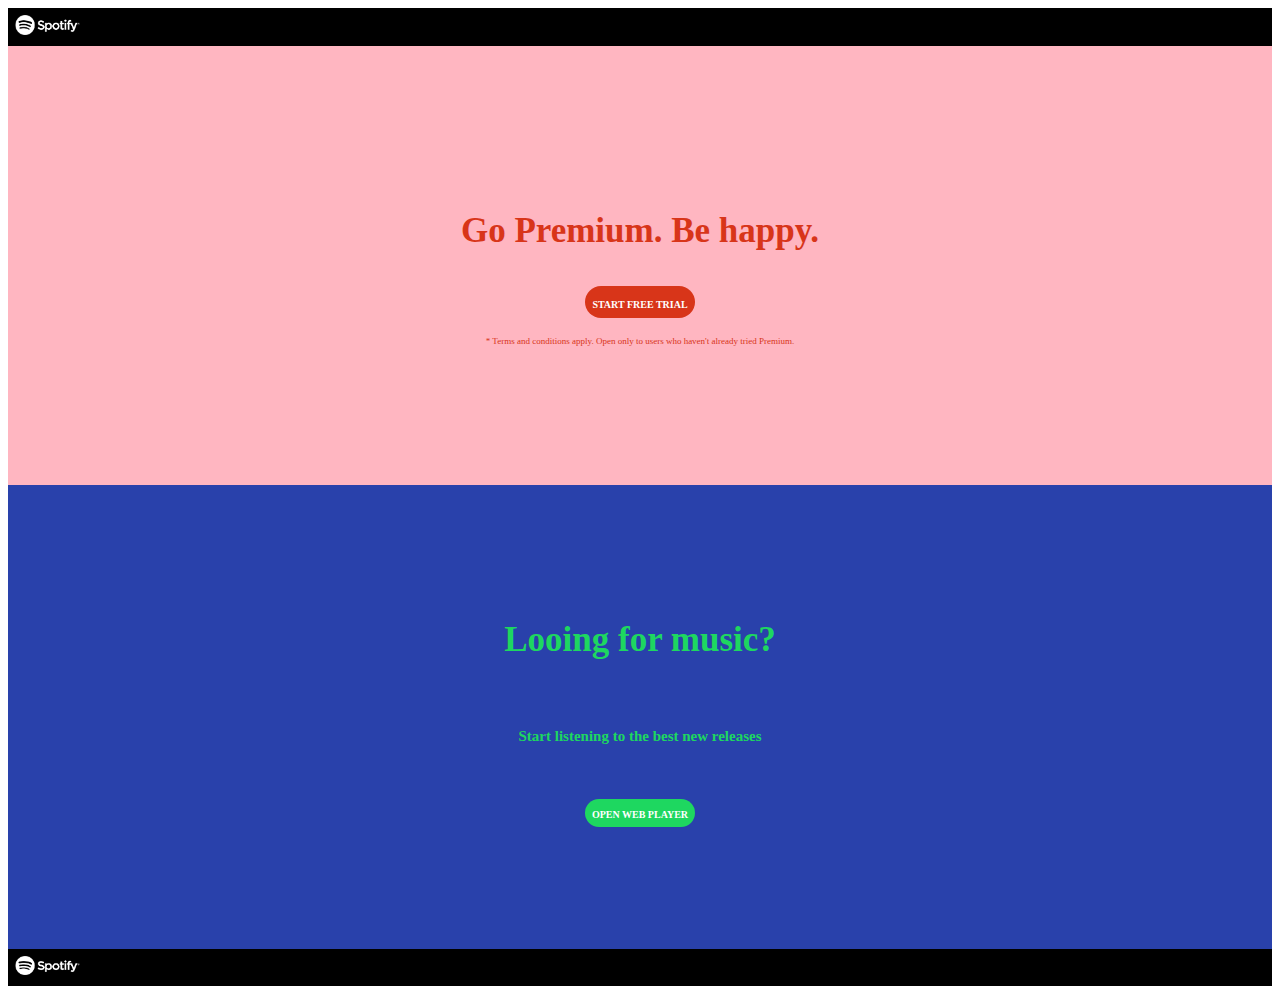
==== Websites/Ex2/index.html @ bb388397 "spotify" ====
<!DOCTYPE html>
<html lang="en">
<head>
    <meta charset="UTF-8">
    <meta http-equiv="X-UA-Compatible" content="IE=edge">
    <meta name="viewport" content="width=device-width, initial-scale=1.0">
    <title>Document</title>
    <link rel="stylesheet" type="text/css" href="style.css">

</head>
<body>
    


<header>

    <img class=logo src="imas/Spotify.png" width="65px">
    

</header>

<div class="h1">

   <b><p style="font-size: 35px; color: #d83519;">Go Premium. Be happy.</font-size></b><br>
   <h3><a href="" style="font-size: 10px; color: white;">START FREE TRIAL</a></h3>
    <p style="font-size: 9px; color: #d83519;">* Terms and conditions apply. Open only to users who haven't already tried Premium.</p>
</div>

<div class="h2">

    <b><p style="font-size: 35px; color:#1ed760;">Looing for music?</p><br></b>
    <b><p style="font-size: 15px; color: #1ed760;">Start listening to the best new releases</p></b><br>
    <h4><a href="" style="font-size: 10px; color: white">OPEN WEB PLAYER</a></h4>

</div>

<footer>
    <img class=logo src="imas/Spotify.png" width="65px">
</footer>

</body>
</html>
---- Websites/Ex2/style.css ----
header {
    background-color:black;
    padding: 7px;
    margin-left: auto;
    margin-right: auto;
    
  
}

.h1 {
    background-color: lightpink;
    padding: 130px;
    text-align: center;
    
}

.h2 {
    background-color: #2941ab;
    padding: 100px;
    text-align: center;
}

footer {
    background-color: black;
    padding: 7px;

}

h3 {
    background-color:#d83519;
    border-radius: 20px;
    padding: 5px;
    width: 100px;
    margin-left: auto;
    margin-right: auto;
    
   

}
 a:link {
    text-decoration: none;
 }

 h4 {
    background-color:#1ed760;
    border-radius: 20px;
    padding: 5px;
    width: 100px;
    margin-left: auto;
    margin-right: auto;
    
   

}
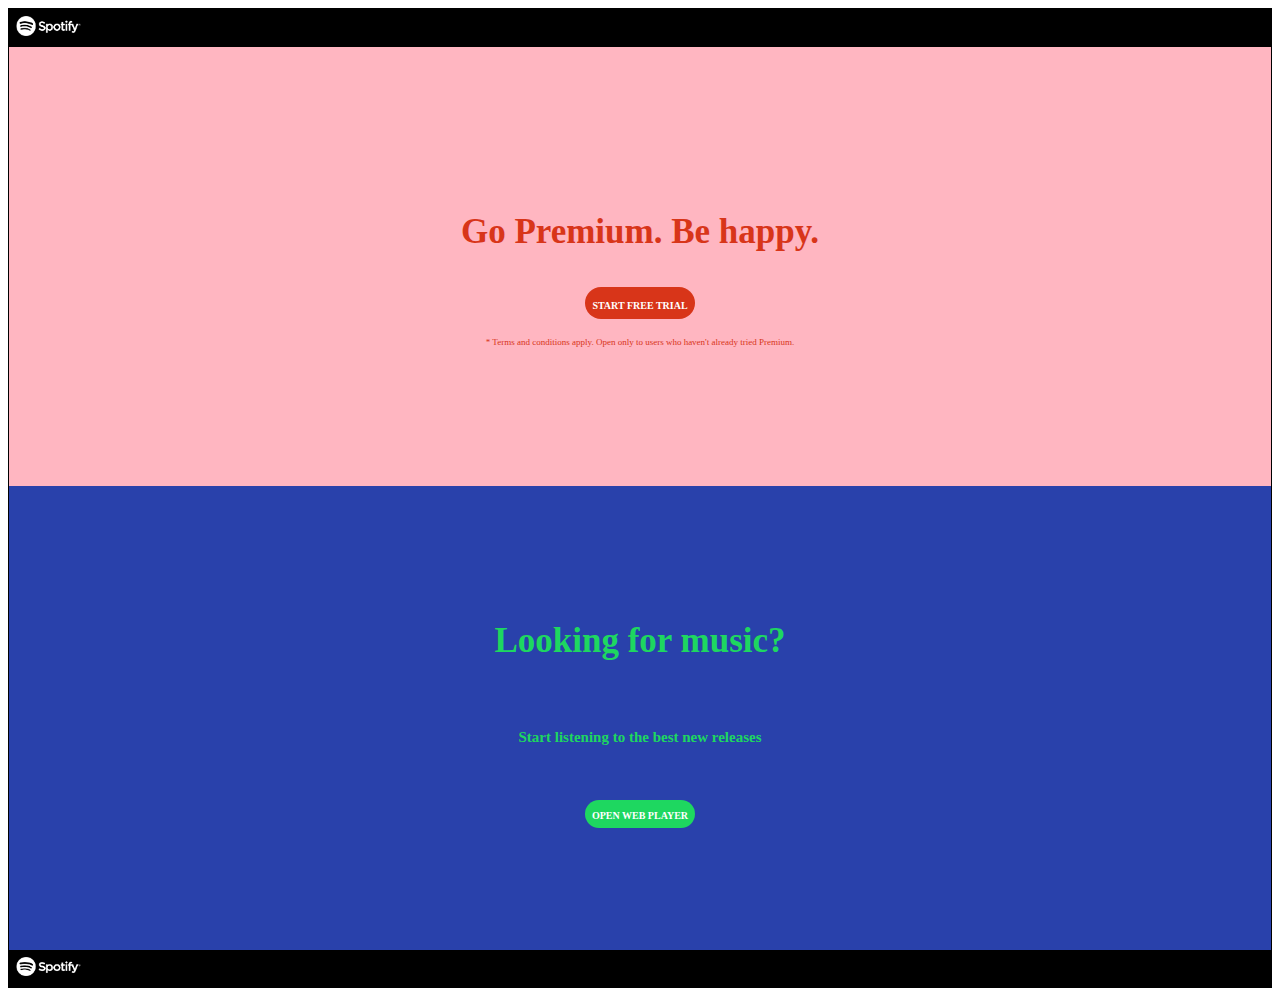
==== commit dae36419: "Update Ex1" ====
--- a/Websites/Ex2/index.html
+++ b/Websites/Ex2/index.html
@@ -28,7 +28,7 @@
 
 <div class="h2">
 
-    <b><p style="font-size: 35px; color:#1ed760;">Looing for music?</p><br></b>
+    <b><p style="font-size: 35px; color:#1ed760;">Looking for music?</p><br></b>
     <b><p style="font-size: 15px; color: #1ed760;">Start listening to the best new releases</p></b><br>
     <h4><a href="" style="font-size: 10px; color: white">OPEN WEB PLAYER</a></h4>
 
--- a/Websites/Ex2/style.css
+++ b/Websites/Ex2/style.css
@@ -1,3 +1,10 @@
+body 
+{ border: solid 1px;} 
+
+
+
+
+
 header {
     background-color:black;
     padding: 7px;
